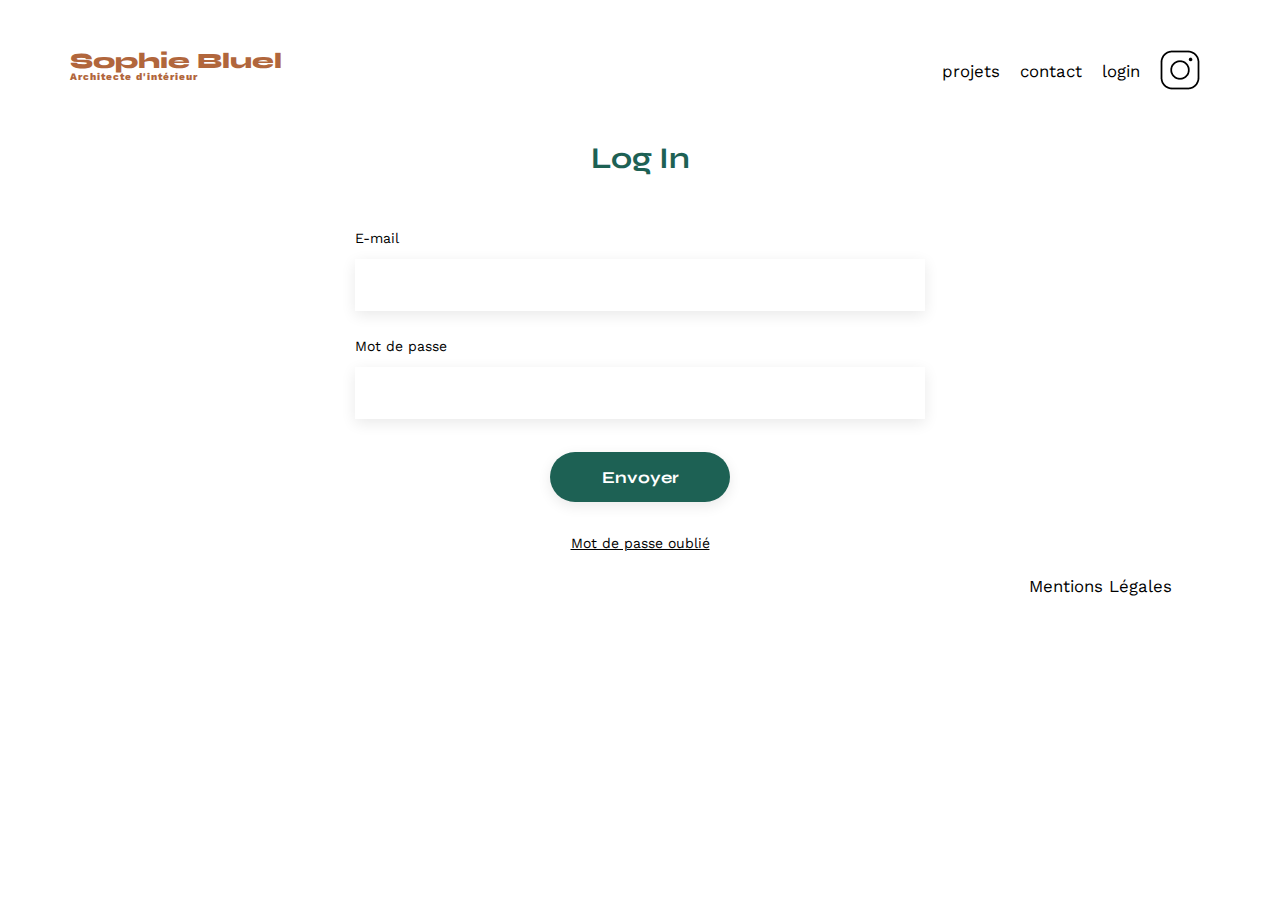
==== FrontEnd/login.html @ 58385bdd "first commit" ====
<!DOCTYPE html>
<html lang="fr">
<head>
	<meta charset="UTF-8">
	<title>Sophie Bluel - Architecte d'intérieur</title>
	<meta name="viewport" content="width=device-width, initial-scale=1.0">
	<link rel="preconnect" href="https://fonts.googleapis.com">
	<link rel="preconnect" href="https://fonts.gstatic.com" crossorigin>
	<link href="https://fonts.googleapis.com/css2?family=Syne:wght@700;800&family=Work+Sans&display=swap" rel="stylesheet">
	<meta name="description" content="">
	<link rel="stylesheet" href="./assets/style.css">	
</head>
<body>
<header>
	<h1>Sophie Bluel <span>Architecte d'intérieur</span></h1>
	<nav>
		<ul>
			<li>projets</li>
			<li>contact</li>
			<li>login</li>
			<li><img src="./assets/icons/instagram.png" alt="Instagram"></li>
		</ul>
	</nav>
</header>
<main>
	<section id="login">
		<h2>Log In</h2>
		<form action="#" method="post">
			<label for="email">E-mail</label>
			<input type="email" name="email" id="email">
            <label for="name">Mot de passe</label>
			<input type="password" name="password" id="password">			
			<input type="submit" value="Envoyer">
		</form>
        <p>Mot de passe oublié</p>
	</section>
</main>

<footer>
	<nav>
		<ul>
			<li>Mentions Légales</li>
		</ul>
	</nav>
</footer>
<script src="script.js"></script>
</body>
</html>
---- FrontEnd/assets/style.css ----
/* http://meyerweb.com/eric/tools/css/reset/
   v2.0 | 20110126
   License: none (public domain)
*/

html, body, div, span, applet, object, iframe,
h1, h2, h3, h4, h5, h6, p, blockquote, pre,
a, abbr, acronym, address, big, cite, code,
del, dfn, em, img, ins, kbd, q, s, samp,
small, strike, strong, sub, sup, tt, var,
b, u, i, center,
dl, dt, dd, ol, ul, li,
fieldset, form, label, legend,
table, caption, tbody, tfoot, thead, tr, th, td,
article, aside, canvas, details, embed,
figure, figcaption, footer, header, hgroup,
menu, nav, output, ruby, section, summary,
time, mark, audio, video {
	margin: 0;
	padding: 0;
	border: 0;
	font-size: 100%;
	font: inherit;
	vertical-align: baseline;
}
/* HTML5 display-role reset for older browsers */
article, aside, details, figcaption, figure,
footer, header, hgroup, menu, nav, section {
	display: block;
}
body {
	line-height: 1;
}
ol, ul {
	list-style: none;
}
blockquote, q {
	quotes: none;
}
blockquote:before, blockquote:after,
q:before, q:after {
	content: '';
	content: none;
}
table {
	border-collapse: collapse;
	border-spacing: 0;
}
/** end reset css**/
body {
	max-width: 1140px;
	margin:auto;
	font-family: 'Work Sans' ;
	font-size: 14px;
}
header {
	display: flex;
	justify-content: space-between;
	margin: 50px 0
}
section {
	margin: 50px 0
}

h1{
	display: flex;
	flex-direction: column;
	font-family: 'Syne';
	font-size: 22px;
	font-weight: 800;
	color: #B1663C
}

h1 > span {
	font-family: 'Work Sans';
	font-size:10px;
	letter-spacing: 0.1em;
;
}

h2{
	font-family: 'Syne';
	font-weight: 700;
	font-size: 30px;
	color: #1D6154
}
nav ul {
	display: flex;
	align-items: center;
	list-style-type: none;

}
nav li {
	padding: 0 10px;
	font-size: 1.2em;
}

li:hover {
	color: #B1663C;
}
#introduction {
	display: flex;
	align-items: center;
}
#introduction figure {
	flex: 1
}
#introduction img {
	display: block;
	margin: auto;
	width: 80%;
}

#introduction article {
	flex: 1
}
#introduction h2 {
	margin-bottom: 1em;
}

#introduction p {
	margin-bottom: 0.5em;
}
#portfolio h2 {
	text-align: center;
	margin-bottom: 1em;
}

.buttons {
	display: flex;
	justify-content: center;
	margin-bottom: 50px;
	margin-top: 60px;
	gap: 10px;
}

button {
	font-family: 'Syne';
	font-weight: 700;
	font-size: 16px;
	color:#1D6154;	
	border-radius: 60px;
	border: 1px solid #1D6154;
	padding: 9px 28px 9px 28px;
}

button:hover {
	color: white;
	background-color: #1D6154;
	cursor: pointer;
}

.gallery {
	width: 100%;
	display: grid;
	grid-template-columns: 1fr 1fr 1fr;
	grid-column-gap: 20px;
	grid-row-gap: 20px;
}

.gallery img {
	width: 100%;

}
#contact {
	width: 50%;
	margin: auto;
}
#contact > * {
	text-align: center;

}
#contact h2{
	margin-bottom: 20px;
}
#contact form {
	text-align: left;
	margin-top:30px;
	display: flex;
	flex-direction: column;
}

#contact input {
	height: 50px;
	font-size: 1.2em;
	border: none;
	box-shadow: 0px 4px 14px rgba(0, 0, 0, 0.09);
}
#contact label {
	margin: 2em 0 1em 0;
}
#contact textarea {
	border: none;
	box-shadow: 0px 4px 14px rgba(0, 0, 0, 0.09);
}

input[type="submit"]{
	font-family: 'Syne';
	font-weight: 700;
	color: white;
	background-color: #1D6154;
	margin : 2em auto ;
	width: 180px;
	text-align: center;
	border-radius: 60px ;
}

footer nav ul {
	display: flex;
	justify-content: flex-end;
	margin: 2em
}

/* page login */

#login {
	width: 50%;
	margin: auto;
}
#login > * {
	text-align: center;

}
#login h2{
	margin-bottom: 20px;
}
#login form {
	text-align: left;
	margin-top:30px;
	display: flex;
	flex-direction: column;
}

#login input {
	height: 50px;
	font-size: 1.2em;
	border: none;
	box-shadow: 0px 4px 14px rgba(0, 0, 0, 0.09);
}
#login label {
	margin: 2em 0 1em 0;
}

#login p {
	text-decoration: underline;
}
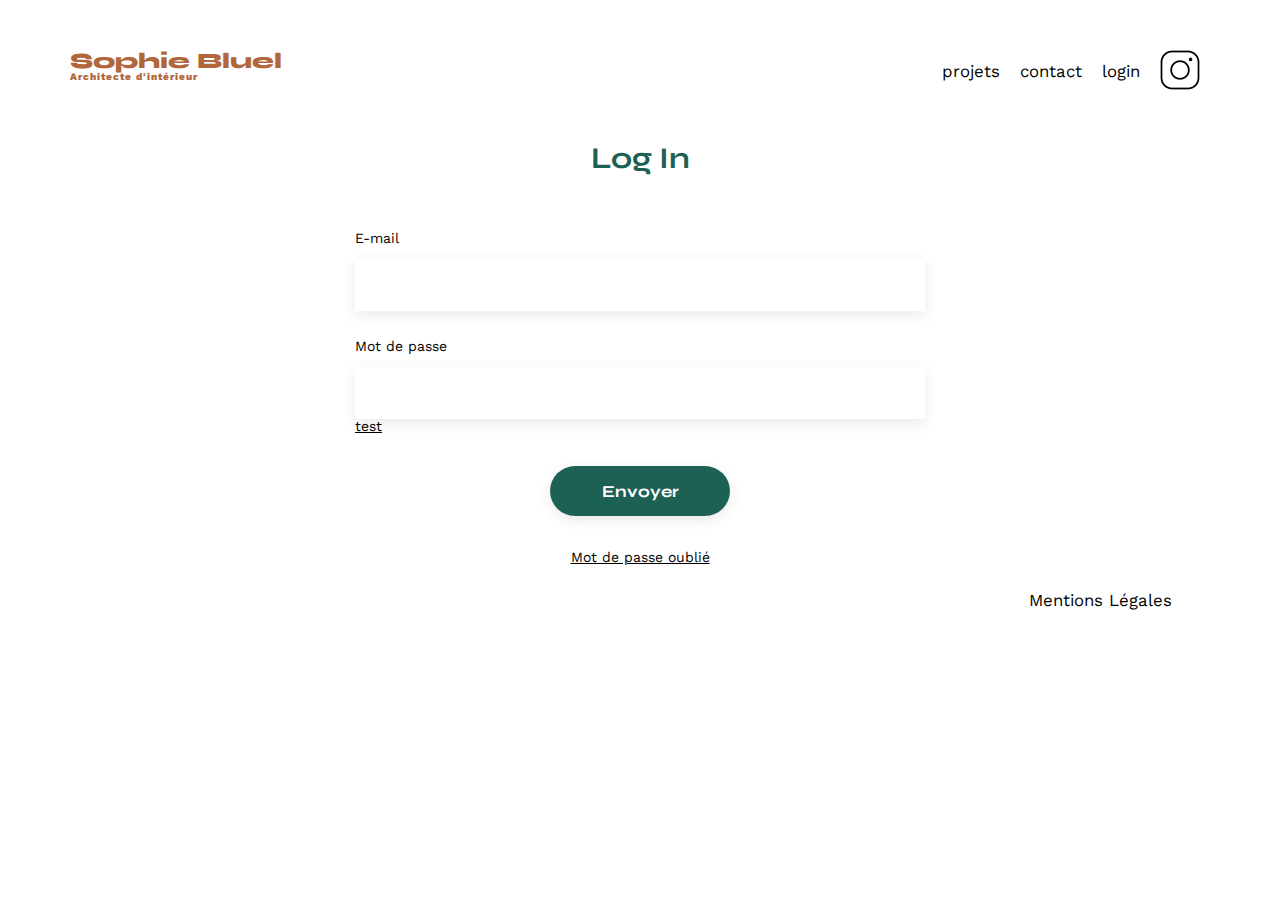
==== commit 9fe4d479: "page_login" ====
--- a/FrontEnd/login.html
+++ b/FrontEnd/login.html
@@ -25,11 +25,12 @@
 <main>
 	<section id="login">
 		<h2>Log In</h2>
-		<form action="#" method="post">
+		<form action="#" method="post" id="login_form">
 			<label for="email">E-mail</label>
 			<input type="email" name="email" id="email">
             <label for="name">Mot de passe</label>
-			<input type="password" name="password" id="password">			
+			<input type="password" name="password" id="password">
+			<p id="error_message">test</p>			
 			<input type="submit" value="Envoyer">
 		</form>
         <p>Mot de passe oublié</p>
@@ -43,6 +44,6 @@
 		</ul>
 	</nav>
 </footer>
-<script src="script.js"></script>
+<script src="login.js"></script>
 </body>
 </html>--- a/FrontEnd/assets/style.css
+++ b/FrontEnd/assets/style.css
@@ -126,6 +126,8 @@
 	margin-bottom: 1em;
 }
 
+/* buttons */
+
 .buttons {
 	display: flex;
 	justify-content: center;
@@ -145,9 +147,13 @@
 }
 
 button:hover {
+	cursor: pointer;
+	box-shadow: 0 0 5px #1D6154;
+}
+
+.filter_clicked {
 	color: white;
-	background-color: #1D6154;
-	cursor: pointer;
+	background-color: #1D6154;	
 }
 
 .gallery {
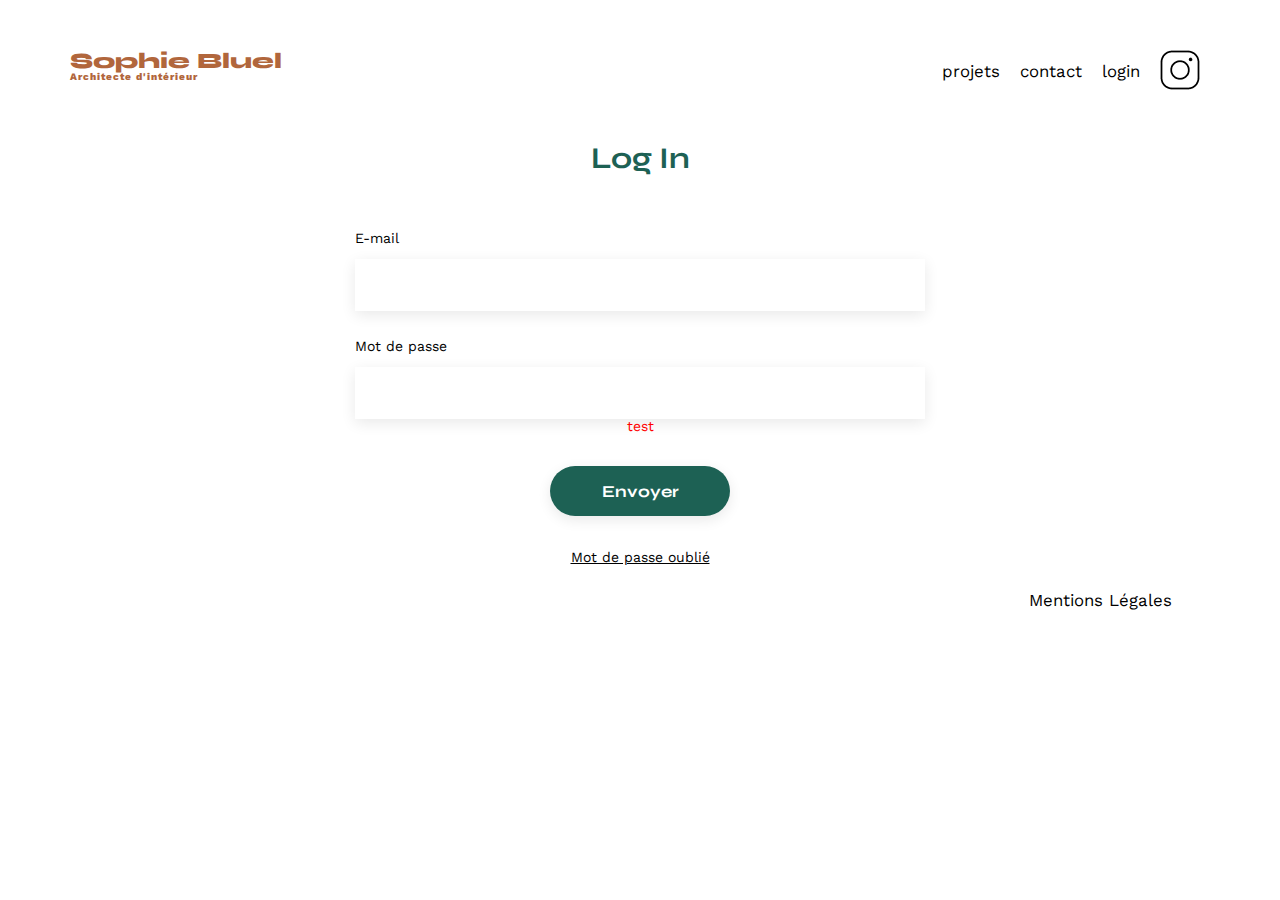
==== commit b95c0420: "message_erreur" ====
--- a/FrontEnd/login.html
+++ b/FrontEnd/login.html
@@ -30,7 +30,7 @@
 			<input type="email" name="email" id="email">
             <label for="name">Mot de passe</label>
 			<input type="password" name="password" id="password">
-			<p id="error_message">test</p>			
+			<p id="error_message">test</p>		
 			<input type="submit" value="Envoyer">
 		</form>
         <p>Mot de passe oublié</p>
--- a/FrontEnd/assets/style.css
+++ b/FrontEnd/assets/style.css
@@ -249,4 +249,10 @@
 
 #login p {
 	text-decoration: underline;
+}
+
+#login_form p {
+	color: red;
+	text-align: center;
+	text-decoration: none;
 }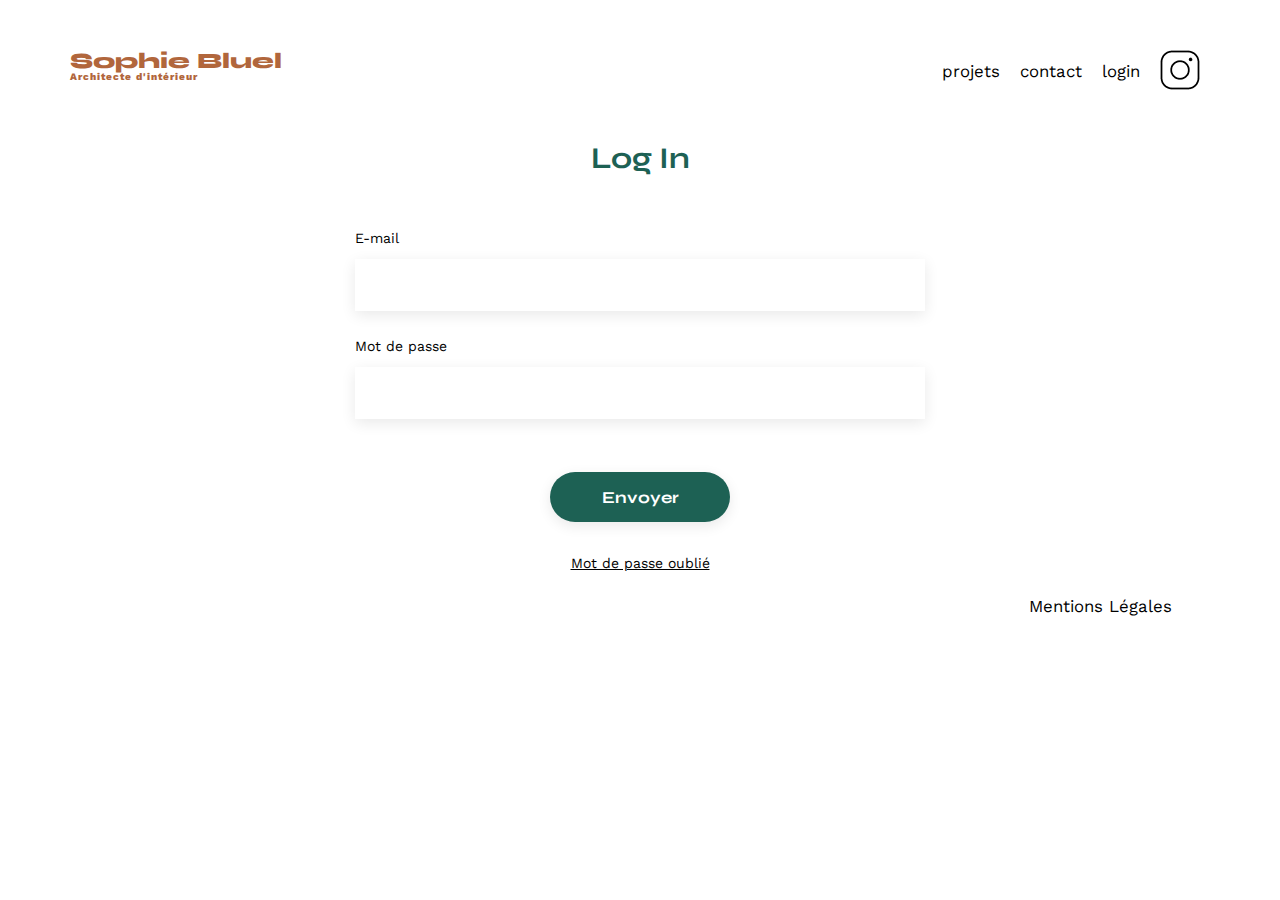
==== commit 4a57addb: "login_ok" ====
--- a/FrontEnd/login.html
+++ b/FrontEnd/login.html
@@ -30,7 +30,7 @@
 			<input type="email" name="email" id="email">
             <label for="name">Mot de passe</label>
 			<input type="password" name="password" id="password">
-			<p id="error_message">test</p>		
+			<p id="error_message"></p>		
 			<input type="submit" value="Envoyer">
 		</form>
         <p>Mot de passe oublié</p>
--- a/FrontEnd/assets/style.css
+++ b/FrontEnd/assets/style.css
@@ -253,6 +253,7 @@
 
 #login_form p {
 	color: red;
+	margin-top: 20px;
 	text-align: center;
 	text-decoration: none;
 }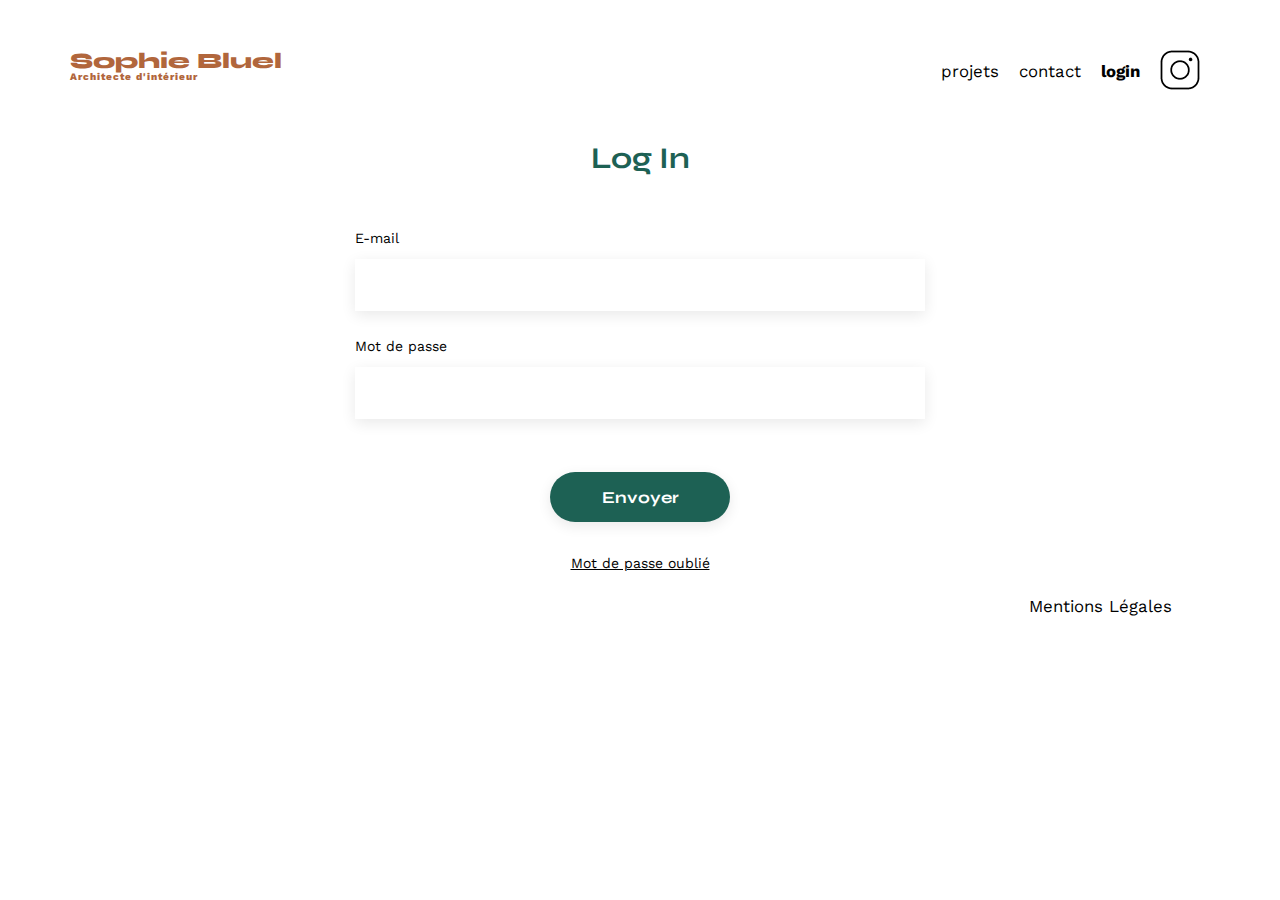
==== commit 43ed18d9: "details" ====
--- a/FrontEnd/login.html
+++ b/FrontEnd/login.html
@@ -15,9 +15,14 @@
 	<h1>Sophie Bluel <span>Architecte d'intérieur</span></h1>
 	<nav>
 		<ul>
-			<li>projets</li>
-			<li>contact</li>
-			<li>login</li>
+			<li><a href="#projets">projets</a></li>
+			<li><a href="#contact">contact</a></li>
+			<li id="menu_login" class="text-bold">
+				<a href="http://127.0.0.1:5500/FrontEnd/login.html">login</a>
+			</li>
+			<li id="menu_logout" style="display:none">
+				<a href="http://127.0.0.1:5500/FrontEnd/index.html">logout</a>
+			</li>
 			<li><img src="./assets/icons/instagram.png" alt="Instagram"></li>
 		</ul>
 	</nav>
@@ -31,7 +36,7 @@
             <label for="name">Mot de passe</label>
 			<input type="password" name="password" id="password">
 			<p id="error_message"></p>		
-			<input type="submit" value="Envoyer">
+			<input id="btn_envoyer" type="submit" value="Envoyer">
 		</form>
         <p>Mot de passe oublié</p>
 	</section>
--- a/FrontEnd/assets/style.css
+++ b/FrontEnd/assets/style.css
@@ -16,7 +16,7 @@
 figure, figcaption, footer, header, hgroup,
 menu, nav, output, ruby, section, summary,
 time, mark, audio, video {
-	margin: 0;
+	margin: 0px;
 	padding: 0;
 	border: 0;
 	font-size: 100%;
@@ -47,19 +47,20 @@
 	border-spacing: 0;
 }
 /** end reset css**/
+
 body {
 	max-width: 1140px;
-	margin:auto;
+	margin: auto;
 	font-family: 'Work Sans' ;
 	font-size: 14px;
 }
 header {
 	display: flex;
 	justify-content: space-between;
-	margin: 50px 0
+	margin: 50px 0;
 }
 section {
-	margin: 50px 0
+	margin: 50px 0;
 }
 
 h1{
@@ -98,9 +99,19 @@
 li:hover {
 	color: #B1663C;
 }
+
+nav a {
+	text-decoration: none;
+	color: black;
+}
+
+nav a:hover {
+	color: #B1663C;
+}
+
 #introduction {
 	display: flex;
-	align-items: center;
+	align-items: center;	
 }
 #introduction figure {
 	flex: 1
@@ -123,7 +134,7 @@
 }
 #portfolio h2 {
 	text-align: center;
-	margin-bottom: 1em;
+	margin-bottom: 0.15em;
 }
 
 /* buttons */
@@ -162,6 +173,7 @@
 	grid-template-columns: 1fr 1fr 1fr;
 	grid-column-gap: 20px;
 	grid-row-gap: 20px;
+	margin-top: 60px;
 }
 
 .gallery img {
@@ -237,12 +249,21 @@
 	flex-direction: column;
 }
 
+.text-bold {
+	font-weight: bold;
+}
+
 #login input {
 	height: 50px;
 	font-size: 1.2em;
 	border: none;
 	box-shadow: 0px 4px 14px rgba(0, 0, 0, 0.09);
 }
+
+#btn_envoyer:hover {
+	cursor: pointer;
+}
+
 #login label {
 	margin: 2em 0 1em 0;
 }
@@ -256,4 +277,57 @@
 	margin-top: 20px;
 	text-align: center;
 	text-decoration: none;
-}+}
+
+/* mode edition */
+
+.mode-edition {
+	font-size: 1.2em;
+	background-color: black;
+	height: 59px;
+	display: flex;
+	align-items: center;
+	justify-content: center;
+	width: 100%;
+}
+
+.mode-edition p {
+	color: #FFF;
+}
+
+/* modale */
+
+#projets_modal1 {
+	display: flex;
+	align-items: center;
+	justify-content: center;
+	gap: 20px;	
+}
+
+.modal {
+	position: fixed;
+	display: flex;
+	align-items: center;
+	justify-content: center;
+	top: 0;
+	left: 0;
+	width: 100%;
+	height: 100%;
+	background: rgba(0, 0, 0, 0.3)
+}
+
+.modal h3 {
+	text-align: center;
+	font: 'Work Sans';
+	font-size: 26px;
+
+}
+
+.modal-wrapper {
+	overflow: auto;
+	width: 600px;
+	max-width: clac(100vw - 20px);
+	max-height: clac(100vh - 20px);
+	padding: 20px;
+	background-color: #FFF;
+}
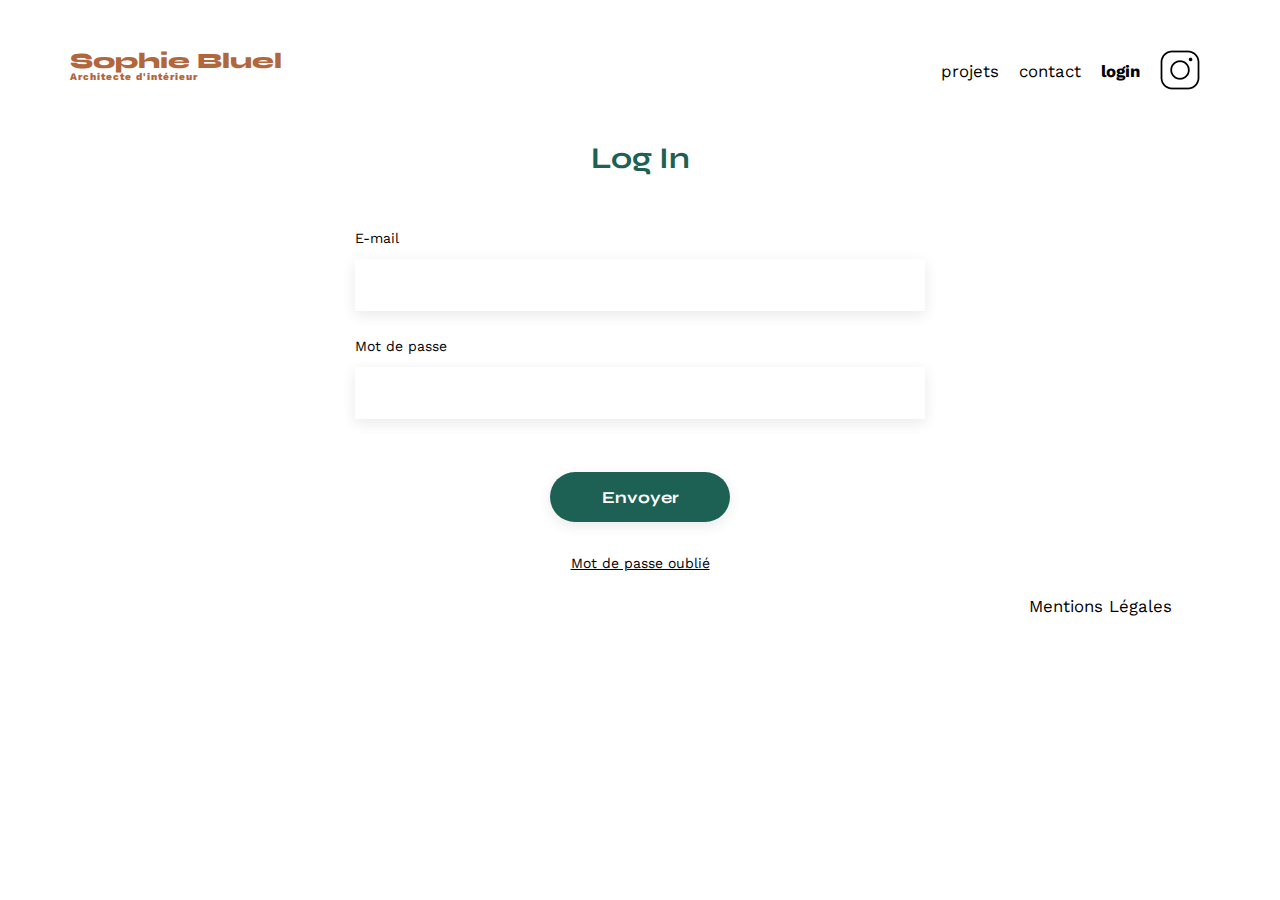
==== commit cfb3b283: "sup_miniworks" ====
--- a/FrontEnd/login.html
+++ b/FrontEnd/login.html
@@ -11,6 +11,7 @@
 	<link rel="stylesheet" href="./assets/style.css">	
 </head>
 <body>
+	<div class="body-margin">
 <header>
 	<h1>Sophie Bluel <span>Architecte d'intérieur</span></h1>
 	<nav>
@@ -50,5 +51,6 @@
 	</nav>
 </footer>
 <script src="login.js"></script>
+</div>
 </body>
 </html>--- a/FrontEnd/assets/style.css
+++ b/FrontEnd/assets/style.css
@@ -48,7 +48,7 @@
 }
 /** end reset css**/
 
-body {
+.body-margin {
 	max-width: 1140px;
 	margin: auto;
 	font-family: 'Work Sans' ;
@@ -304,6 +304,10 @@
 	gap: 20px;	
 }
 
+#modal_edition:hover {
+	cursor: pointer;
+}
+
 .modal {
 	position: fixed;
 	display: flex;
@@ -316,6 +320,15 @@
 	background: rgba(0, 0, 0, 0.3)
 }
 
+.modal-xmark {
+	display: flex;
+	justify-content: end;
+}
+
+.modal img:hover {
+	cursor: pointer;
+}
+
 .modal h3 {
 	text-align: center;
 	font: 'Work Sans';
@@ -323,11 +336,45 @@
 
 }
 
+.modal-button {
+	display: flex;
+	justify-content: center;	
+} 
+
 .modal-wrapper {
-	overflow: auto;
-	width: 600px;
-	max-width: clac(100vw - 20px);
-	max-height: clac(100vh - 20px);
-	padding: 20px;
+	/* overflow: auto; */
+	width: 565px;
+	height: 630px;
 	background-color: #FFF;
-}
+	border-radius: 10px;
+	padding: 30px;
+}
+
+.mini-gallery {
+	display: flex;
+	flex-wrap: wrap;
+	gap: 10px;
+	margin: 50px 55px 50px 70px;
+	padding-bottom: 35px;
+	border-bottom: solid 1px #B3B3B3;
+
+}
+
+.mini-pic {
+	width: 78.12px;
+	height: 104.08px;
+	margin-bottom: 15px;
+}
+
+.mini-fig {
+	position: relative;
+}
+
+.trash-pic {
+	position: absolute;
+	width: 17px;
+	height: 17px;
+	top: 0;
+	right: 0;
+	margin: 5px;
+}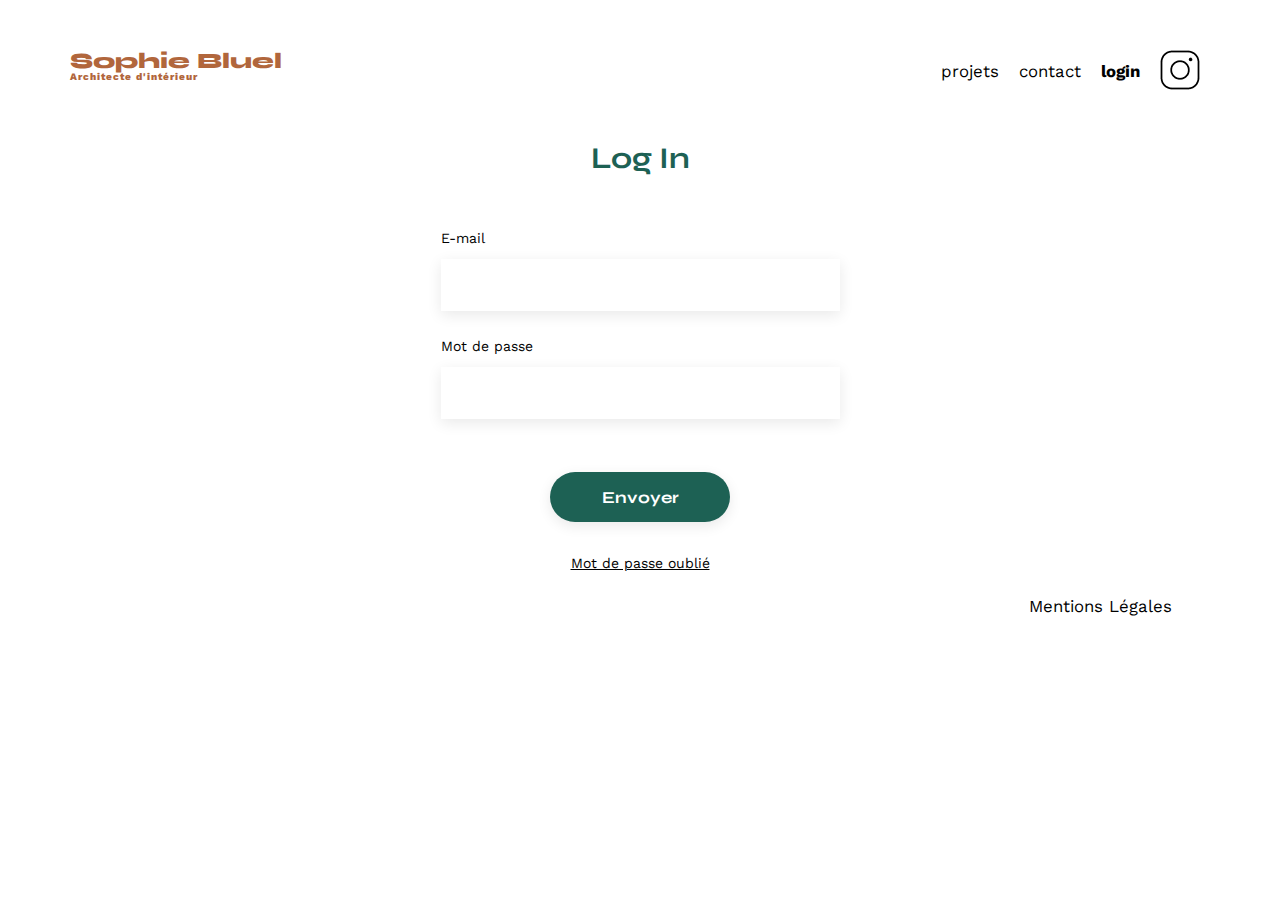
==== commit 2f23786b: "add_file" ====
--- a/FrontEnd/login.html
+++ b/FrontEnd/login.html
@@ -19,10 +19,10 @@
 			<li><a href="#projets">projets</a></li>
 			<li><a href="#contact">contact</a></li>
 			<li id="menu_login" class="text-bold">
-				<a href="http://127.0.0.1:5500/FrontEnd/login.html">login</a>
+				<a href="./login.html">login</a>
 			</li>
 			<li id="menu_logout" style="display:none">
-				<a href="http://127.0.0.1:5500/FrontEnd/index.html">logout</a>
+				<a href="./index.html">logout</a>
 			</li>
 			<li><img src="./assets/icons/instagram.png" alt="Instagram"></li>
 		</ul>
--- a/FrontEnd/assets/style.css
+++ b/FrontEnd/assets/style.css
@@ -232,7 +232,7 @@
 /* page login */
 
 #login {
-	width: 50%;
+	width: 35%;
 	margin: auto;
 }
 #login > * {
@@ -322,7 +322,7 @@
 
 .modal-xmark {
 	display: flex;
-	justify-content: end;
+	justify-content: flex-end;
 }
 
 .modal img:hover {
@@ -341,8 +341,11 @@
 	justify-content: center;	
 } 
 
+#bouton_ajouter_photo {
+	width: 237px;
+}
+
 .modal-wrapper {
-	/* overflow: auto; */
 	width: 565px;
 	height: 630px;
 	background-color: #FFF;
@@ -357,7 +360,6 @@
 	margin: 50px 55px 50px 70px;
 	padding-bottom: 35px;
 	border-bottom: solid 1px #B3B3B3;
-
 }
 
 .mini-pic {
@@ -377,4 +379,118 @@
 	top: 0;
 	right: 0;
 	margin: 5px;
+}
+
+.modal-arrow {
+	display: flex;
+	justify-content: space-between;
+}
+
+.modal-return {
+	height: 21px;
+	width: 21px;
+}
+
+/* ajout_form */
+
+#ajout-pic {
+	background-color: #E8F1F6;
+	display: flex;
+	flex-direction: column;
+	justify-content: center;
+	align-items: center;
+	width: 420px;
+	height: 169px;
+	margin-bottom: 0px;
+}
+
+#ajout-pic input {
+	width: 0.1px;
+	height: 0.1px;
+	opacity: 0;
+	overflow: hidden;
+	position: absolute;
+	z-index: -1;
+}
+
+#ajout-pic label {
+	font-family: 'Work Sans';
+	background-color: #CBD6DC;
+	color: #306685;
+	font-size: 14px;
+	font-weight: 600;
+	line-height: 16px;
+	letter-spacing: 0em;
+	text-align: center;
+	border: 1px solid #CBD6DC;
+	border-radius: 60px;
+	width: 155px;
+	padding: 9px;
+	margin-bottom: 5px;
+	margin-top: 5px;
+}
+
+#ajout-pic label:hover {
+	cursor: pointer;
+	box-shadow: 0 0 5px #1D6154;
+}
+
+.text-10px {
+	font-size: 10px;
+
+}
+
+#ajout_form {
+	width: 75%;
+	margin: auto;
+}
+#ajout_form > * {
+	text-align: center;
+
+}
+
+#ajout_form form {
+	text-align: left;
+	margin-top:30px;
+	display: flex;
+	flex-direction: column;
+}
+
+#ajout_form input,
+#ajout_form select {
+	font-family: 'Work Sans';
+	font-size: 14px;
+	font-weight: 400;
+	line-height: 16px;
+	letter-spacing: 0em;
+	text-align: left;
+
+	
+	height: 50px;	
+	border: none;
+	box-shadow: 0px 4px 14px rgba(0, 0, 0, 0.09);
+}
+
+#ajout_form_line {
+	margin-top: 50px;
+	border-bottom: solid 1px #B3B3B3;
+	margin-bottom: 20px;
+}
+
+.label-modal2 {
+	margin: 2em 0 1em 0;
+}
+
+#ajout_form input[type="submit"]{
+	font-family: 'Syne';
+	font-weight: 700;
+	font-size: 16px;
+	color: white;
+	background-color: #A7A7A7;
+	margin : 2em auto ;
+	width: 237px;
+	height: 40px;
+	text-align: center;
+	border-radius: 60px ;
+	font-size: 16px;
 }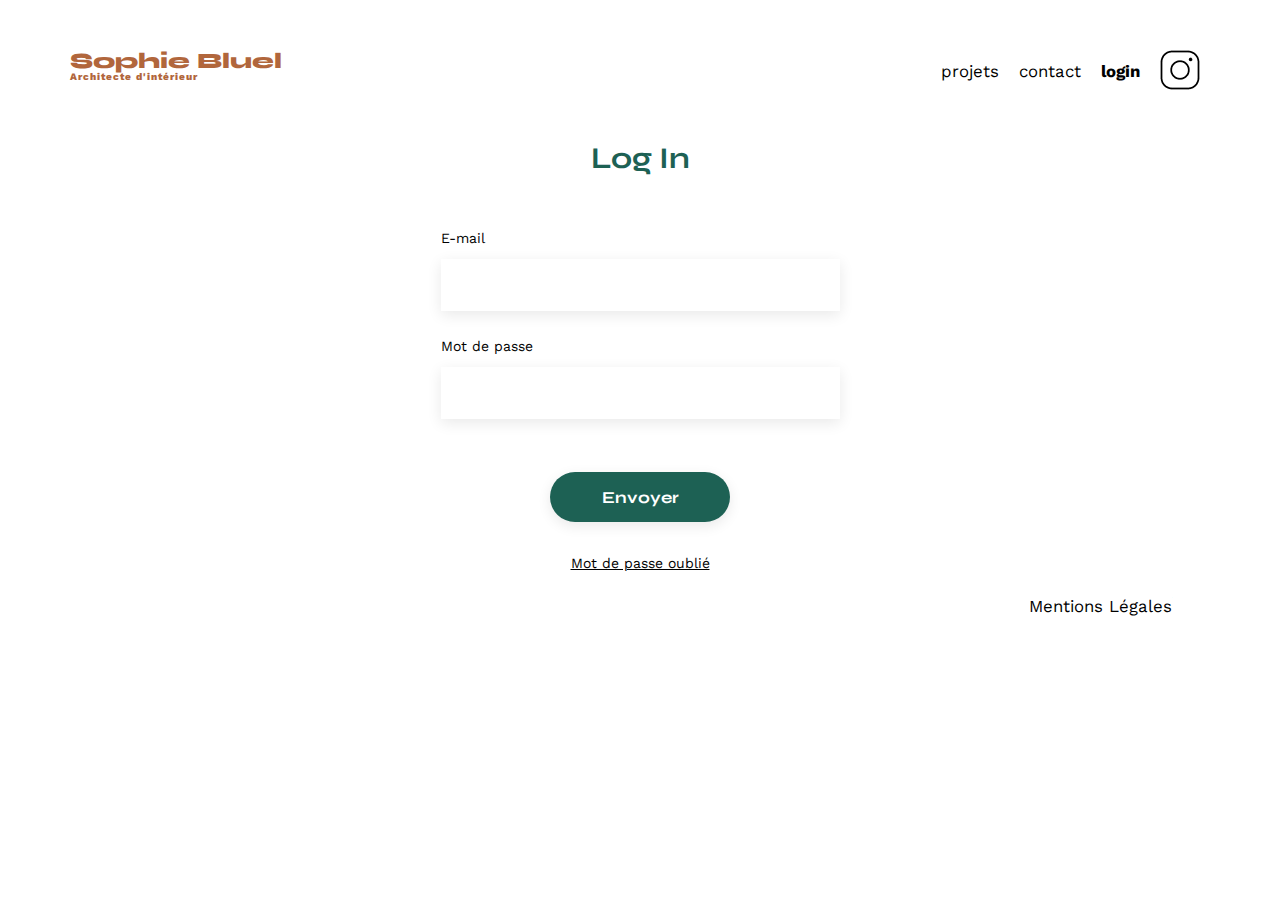
==== commit 9eed511d: "w3c correction" ====
--- a/FrontEnd/login.html
+++ b/FrontEnd/login.html
@@ -34,7 +34,7 @@
 		<form action="#" method="post" id="login_form">
 			<label for="email">E-mail</label>
 			<input type="email" name="email" id="email">
-            <label for="name">Mot de passe</label>
+            <label for="password">Mot de passe</label>
 			<input type="password" name="password" id="password">
 			<p id="error_message"></p>		
 			<input id="btn_envoyer" type="submit" value="Envoyer">
@@ -50,7 +50,7 @@
 		</ul>
 	</nav>
 </footer>
-<script src="login.js"></script>
+<script src="login.js" defer></script>
 </div>
 </body>
 </html>--- a/FrontEnd/assets/style.css
+++ b/FrontEnd/assets/style.css
@@ -404,6 +404,11 @@
 	margin-bottom: 0px;
 }
 
+#preview-image {
+	max-width: 100%;
+    max-height: 100%;
+}
+
 #ajout-pic input {
 	width: 0.1px;
 	height: 0.1px;
